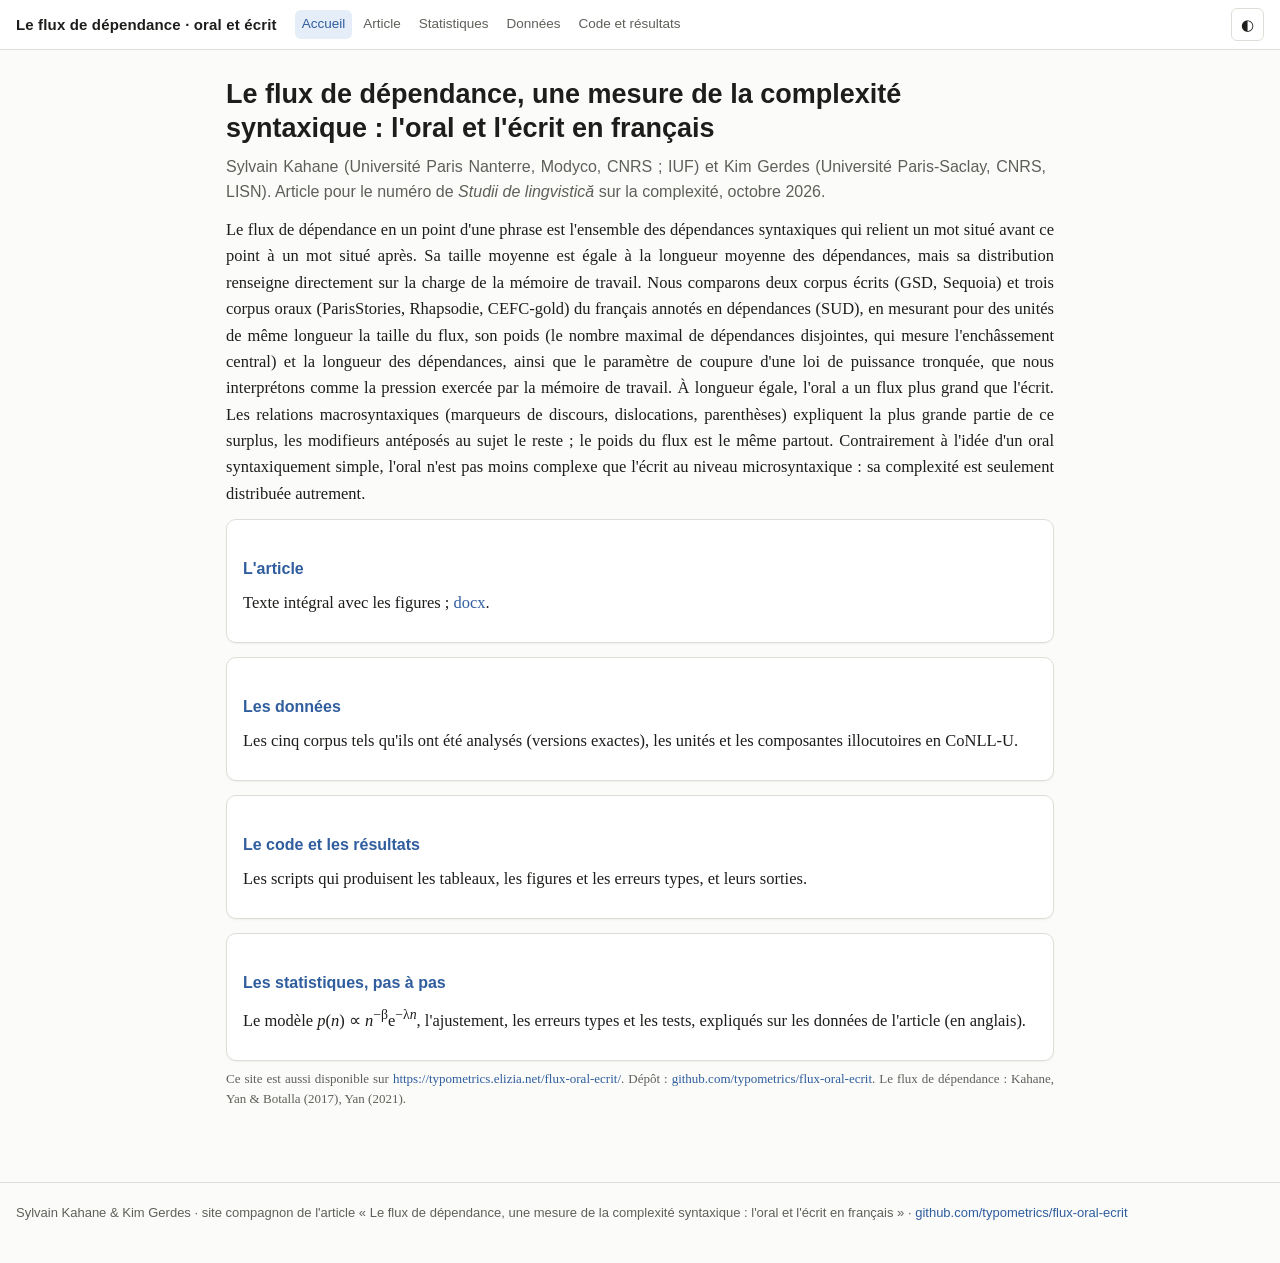
==== index.html @ f62b186f "Companion site of « Le flux de dépendance : l'oral et l'écrit en français » (article, data, code, re" ====
<!doctype html>
<html lang="fr">
<head>
<meta charset="utf-8"><meta name="viewport" content="width=device-width,initial-scale=1">
<title>Le flux de dépendance, une mesure de la complexité syntaxique : l'oral et l'écrit en français</title>
<link rel="stylesheet" href="assets/style.css">
<script src="assets/build.js"></script>
<script src="assets/common.js"></script>

<style>
  .paper p { text-align: justify; hyphens: auto; }
  .paper img { max-width: 100%; display: block; margin: 0 auto; background: #fff; border-radius: 6px; }
  .paper .authors p { text-align: right; font-family: var(--sans); }
  .paper .abstract { font-size: 15px; margin: 8px 0; }
  .paper .ex { margin: 12px 0 12px 1.5em; font-size: 15.5px; }
  .paper .refs p { padding-left: 1.5em; text-indent: -1.5em; font-size: 14.5px; margin: 4px 0; }
  .paper table { border-collapse: collapse; font-family: var(--sans); font-size: 13px; margin: 10px auto; }
  .paper table td, .paper table th { border: 1px solid var(--border); padding: 4px 8px; }
  .paper table caption { caption-side: top; font-family: var(--sans); font-size: 13px; color: var(--muted); padding: 6px; }
  .paper figcaption { text-align: center; }
  .paper section.footnotes { font-size: 14px; border-top: 1px solid var(--border); margin-top: 24px; }
  table.t { border-collapse: collapse; font-family: var(--sans); font-size: 14px; }
  table.t td, table.t th { border: 1px solid var(--border); padding: 4px 10px; text-align: left; vertical-align: top; }
</style>
</head>
<body>
<main class="narrow paper">
<h1>Le flux de dépendance, une mesure de la complexité syntaxique : l'oral et l'écrit en français</h1>
<p class="lede" style="font-family:var(--sans)">Sylvain Kahane (Université Paris Nanterre, Modyco, CNRS ; IUF) et Kim Gerdes (Université Paris-Saclay, CNRS, LISN). Article pour le numéro de <i>Studii de lingvistică</i> sur la complexité, octobre 2026.</p>
<p>Le flux de dépendance en un point d'une phrase est l'ensemble des dépendances syntaxiques qui relient un mot situé avant ce point à un mot situé après. Sa taille moyenne est égale à la longueur moyenne des dépendances, mais sa distribution renseigne directement sur la charge de la mémoire de travail. Nous comparons deux corpus écrits (GSD, Sequoia) et trois corpus oraux (ParisStories, Rhapsodie, CEFC-gold) du français annotés en dépendances (SUD), en mesurant pour des unités de même longueur la taille du flux, son poids (le nombre maximal de dépendances disjointes, qui mesure l'enchâssement central) et la longueur des dépendances, ainsi que le paramètre de coupure d'une loi de puissance tronquée, que nous interprétons comme la pression exercée par la mémoire de travail. À longueur égale, l'oral a un flux plus grand que l'écrit. Les relations macrosyntaxiques (marqueurs de discours, dislocations, parenthèses) expliquent la plus grande partie de ce surplus, les modifieurs antéposés au sujet le reste ; le poids du flux est le même partout. Contrairement à l'idée d'un oral syntaxiquement simple, l'oral n'est pas moins complexe que l'écrit au niveau microsyntaxique : sa complexité est seulement distribuée autrement.</p>
<div class="grid c2">
<div class="card"><h3><a href="article/index.html">L'article</a></h3><p>Texte intégral avec les figures ; <a href="article/article_flux_oral_ecrit.docx">docx</a>.</p></div>
<div class="card"><h3><a href="data/index.html">Les données</a></h3><p>Les cinq corpus tels qu'ils ont été analysés (versions exactes), les unités et les composantes illocutoires en CoNLL-U.</p></div>
<div class="card"><h3><a href="code/index.html">Le code et les résultats</a></h3><p>Les scripts qui produisent les tableaux, les figures et les erreurs types, et leurs sorties.</p></div>
<div class="card"><h3><a href="maths/index.html">Les statistiques, pas à pas</a></h3><p>Le modèle <i>p</i>(<i>n</i>) ∝ <i>n</i><sup>−β</sup>e<sup>−λ<i>n</i></sup>, l'ajustement, les erreurs types et les tests, expliqués sur les données de l'article (en anglais).</p></div>
</div>
<p class="small muted">Ce site est aussi disponible sur <a href="https://typometrics.elizia.net/flux-oral-ecrit/">https://typometrics.elizia.net/flux-oral-ecrit/</a>. Dépôt : <a href="https://github.com/typometrics/flux-oral-ecrit">github.com/typometrics/flux-oral-ecrit</a>. Le flux de dépendance : Kahane, Yan & Botalla (2017), Yan (2021).</p>
</main>
</body>
</html>
---- assets/style.css ----
:root {
  --bg: #fbfbfa;
  --surface: #ffffff;
  --surface-2: #f2f2ef;
  --text: #1d1d1b;
  --muted: #5f5f5a;
  --border: #deded8;
  --accent: #2f5d9e;
  --accent-soft: #e5edf8;
  --good: #2e7d4f;
  --bad: #b0412e;
  --c-len: #3266ad;
  --c-flux: #d9822b;
  --c-weight: #b8433a;
  --c-pot: #2e8a57;
  --c-lvert: #7b5ea7;
  --c-rvert: #8c6d46;
  --c-depwait: #c05a8c;
  --c-govwait: #4b9bb5;
  --shadow: 0 1px 2px rgba(0,0,0,.05);
  --mono: ui-monospace, SFMono-Regular, Menlo, Consolas, monospace;
  --sans: "Inter", -apple-system, BlinkMacSystemFont, "Segoe UI", Roboto, "Helvetica Neue", Arial, sans-serif;
  color-scheme: light;
}
@media (prefers-color-scheme: dark) {
  :root:not([data-theme="light"]) {
    --bg: #161716; --surface: #1e1f1e; --surface-2: #262826; --text: #e9e9e4; --muted: #a3a39c;
    --border: #383a37; --accent: #8fb3e8; --accent-soft: #23324a; --good: #6cc391; --bad: #ea8a77;
    --c-len: #7aa6e6; --c-flux: #f0a65a; --c-weight: #ec7d72; --c-pot: #69c792; --c-lvert: #b39ae0;
    --c-rvert: #c9a675; --c-depwait: #e58cb9; --c-govwait: #7fc6dc;
    color-scheme: dark;
  }
}
:root[data-theme="dark"] {
  --bg: #161716; --surface: #1e1f1e; --surface-2: #262826; --text: #e9e9e4; --muted: #a3a39c;
  --border: #383a37; --accent: #8fb3e8; --accent-soft: #23324a; --good: #6cc391; --bad: #ea8a77;
  --c-len: #7aa6e6; --c-flux: #f0a65a; --c-weight: #ec7d72; --c-pot: #69c792; --c-lvert: #b39ae0;
  --c-rvert: #c9a675; --c-depwait: #e58cb9; --c-govwait: #7fc6dc;
  color-scheme: dark;
}
* { box-sizing: border-box; }
html, body { margin: 0; padding: 0; }
body { background: var(--bg); color: var(--text); font-family: var(--sans); font-size: 15px; line-height: 1.55; }
a { color: var(--accent); text-decoration: none; }
a:hover { text-decoration: underline; }
header.top { position: sticky; top: 0; z-index: 20; background: var(--surface); border-bottom: 1px solid var(--border); }
header.top .inner { max-width: 1280px; margin: 0 auto; padding: 8px 16px; display: flex; align-items: center; gap: 18px; flex-wrap: wrap; }
header.top .brand { font-weight: 650; letter-spacing: .01em; color: var(--text); }
header.top nav { display: flex; gap: 4px; flex-wrap: wrap; }
header.top nav a { padding: 4px 9px; border-radius: 6px; color: var(--muted); font-size: 14px; }
header.top nav a.active, header.top nav a:hover { background: var(--accent-soft); color: var(--accent); text-decoration: none; }
header.top .spacer { flex: 1; }
button, select, input { font: inherit; color: var(--text); }
.btn, select { background: var(--surface); border: 1px solid var(--border); border-radius: 6px; padding: 4px 9px; }
.btn { cursor: pointer; }
.btn:hover { border-color: var(--accent); }
main { max-width: 1280px; margin: 0 auto; padding: 22px 16px 60px; }
main.narrow { max-width: 860px; }
h1 { font-size: 27px; line-height: 1.25; margin: 6px 0 6px; font-weight: 680; }
h2 { font-size: 20px; margin: 34px 0 10px; font-weight: 650; }
h3 { font-size: 16px; margin: 22px 0 8px; font-weight: 650; }
p { margin: 8px 0 12px; }
.lede { color: var(--muted); font-size: 16px; max-width: 820px; }
.muted { color: var(--muted); }
.small { font-size: 13px; }
code, .mono { font-family: var(--mono); font-size: 13px; }
code { background: var(--surface-2); padding: 1px 4px; border-radius: 4px; }
.card { background: var(--surface); border: 1px solid var(--border); border-radius: 10px; padding: 14px 16px; box-shadow: var(--shadow); }
.grid { display: grid; gap: 14px; }
.grid.c2 { grid-template-columns: repeat(auto-fit, minmax(420px, 1fr)); }
.grid.c3 { grid-template-columns: repeat(auto-fit, minmax(300px, 1fr)); }
.grid.c4 { grid-template-columns: repeat(auto-fit, minmax(240px, 1fr)); }
@media (max-width: 520px) { .grid.c2, .grid.c3 { grid-template-columns: 1fr; } }
.kpis { display: grid; grid-template-columns: repeat(auto-fit, minmax(190px, 1fr)); gap: 12px; margin: 16px 0; }
.kpi { background: var(--surface); border: 1px solid var(--border); border-radius: 10px; padding: 12px 14px; }
.kpi .v { font-size: 26px; font-weight: 680; font-variant-numeric: tabular-nums; }
.kpi .l { color: var(--muted); font-size: 13px; }
.finding { border-left: 3px solid var(--accent); padding: 4px 0 4px 14px; margin: 14px 0; }
.finding b { display: block; margin-bottom: 2px; }
.note { background: var(--accent-soft); border-radius: 8px; padding: 10px 14px; margin: 14px 0; font-size: 14px; }
.warn { background: color-mix(in srgb, var(--bad) 12%, transparent); border-radius: 8px; padding: 10px 14px; margin: 14px 0; font-size: 14px; }
.controls { display: flex; gap: 12px 18px; flex-wrap: wrap; align-items: center; margin: 12px 0; padding: 10px 12px; background: var(--surface); border: 1px solid var(--border); border-radius: 10px; }
.controls label { font-size: 13px; color: var(--muted); display: flex; align-items: center; gap: 6px; }
.controls input[type=range] { width: 200px; }
.seg { display: inline-flex; border: 1px solid var(--border); border-radius: 7px; overflow: hidden; }
.seg button { background: var(--surface); border: 0; padding: 4px 10px; cursor: pointer; font-size: 13px; color: var(--muted); }
.seg button + button { border-left: 1px solid var(--border); }
.seg button.on { background: var(--accent-soft); color: var(--accent); font-weight: 600; }
.tablewrap { overflow-x: auto; border: 1px solid var(--border); border-radius: 10px; background: var(--surface); }
table.data { border-collapse: collapse; width: 100%; font-size: 13px; font-variant-numeric: tabular-nums; }
table.data th, table.data td { padding: 5px 8px; border-bottom: 1px solid var(--border); text-align: right; white-space: nowrap; }
table.data th { position: sticky; top: 0; background: var(--surface-2); font-weight: 600; cursor: pointer; user-select: none; z-index: 1; }
table.data th.nosort { cursor: default; }
table.data th .sub { display: block; font-weight: 400; color: var(--muted); font-size: 11px; }
table.data td.l, table.data th.l { text-align: left; }
table.data tr:hover td { background: var(--surface-2); }
table.data th.sorted-asc::after { content: " ▲"; font-size: 10px; }
table.data th.sorted-desc::after { content: " ▼"; font-size: 10px; }
td.thumb { padding: 2px 6px; }
.chip { display: inline-block; padding: 0 7px; border-radius: 9px; font-size: 11.5px; background: var(--surface-2); color: var(--muted); }
.chip.spoken { background: color-mix(in srgb, var(--c-pot) 18%, transparent); color: var(--text); }
.chip.hist { background: color-mix(in srgb, var(--c-lvert) 20%, transparent); color: var(--text); }
.legend { display: flex; gap: 14px; flex-wrap: wrap; font-size: 13px; color: var(--muted); }
.legend span::before { content: ""; display: inline-block; width: 10px; height: 10px; border-radius: 2px; margin-right: 5px; vertical-align: -1px; background: var(--c); }
.plot { width: 100%; min-height: 360px; }
.plot.tall { min-height: 480px; }
.plot.short { min-height: 280px; }
.tree { overflow-x: auto; background: var(--surface); border: 1px solid var(--border); border-radius: 10px; padding: 8px; margin: 8px 0; }
.tree svg { display: block; }
.tree .cap { font-size: 13px; color: var(--muted); margin: 2px 4px 6px; }
.paper { font-family: Georgia, "Times New Roman", serif; font-size: 16.5px; line-height: 1.6; }
.paper h1, .paper h2, .paper h3 { font-family: var(--sans); }
.paper figure { margin: 18px 0; }
.paper figcaption { font-family: var(--sans); font-size: 13.5px; color: var(--muted); margin-top: 6px; }
.paper .abstract { background: var(--surface); border: 1px solid var(--border); border-radius: 10px; padding: 12px 18px; }
.paper table.data { font-family: var(--sans); }
.toc { font-size: 14px; }
.toc a { display: block; padding: 2px 0; }
footer { max-width: 1280px; margin: 0 auto; padding: 20px 16px 40px; color: var(--muted); font-size: 13px; border-top: 1px solid var(--border); }
.hidden { display: none !important; }
@media (max-width: 700px) { h1 { font-size: 22px; } header.top nav a { padding: 3px 6px; } }
.grid > * { min-width: 0; }
.plot { overflow: hidden; }
header.top nav a { padding: 4px 7px; font-size: 13.5px; }

.modal-backdrop { position: fixed; inset: 0; background: rgba(0,0,0,.45); z-index: 100; display: flex; align-items: flex-start; justify-content: center; padding: 4vh 16px; overflow-y: auto; }
.modal { background: var(--surface); color: var(--text); border-radius: 12px; width: min(1100px, 100%); padding: 10px 16px 14px; box-shadow: 0 10px 40px rgba(0,0,0,.3); }
.modal-head { display: flex; align-items: center; gap: 10px; }
.modal-head h3 { margin: 6px 0; }
.modal-head .spacer { flex: 1; }
.enlarge { position: absolute; top: 10px; right: 10px; padding: 1px 7px; font-size: 14px; line-height: 1.4; opacity: .65; z-index: 5; }
.enlarge:hover { opacity: 1; }
.thumbbtn { background: none; border: 0; padding: 0; cursor: zoom-in; display: block; }
.thumbbtn:hover svg rect { stroke: var(--accent); }
.thumblegend { display: flex; gap: 14px; align-items: center; flex-wrap: wrap; background: var(--surface); border: 1px solid var(--border); border-radius: 10px; padding: 10px 14px; margin: 10px 0; font-size: 13px; }
.thumblegend .ex { flex: 0 0 auto; }
.thumblegend .txt { flex: 1 1 380px; color: var(--muted); }
.paper figure img { cursor: zoom-in; }

:root { --c-pot2: #1f6f5c; --c-potR: #8fbf6a; --c-pot2R: #5f8f3a; }
.subnav { max-width: 1280px; margin: 0 auto; padding: 2px 16px 8px; display: flex; gap: 4px; flex-wrap: wrap; align-items: center; }
.subnav a { padding: 2px 8px; border-radius: 6px; color: var(--muted); font-size: 13px; }
.subnav a.active, .subnav a:hover { background: var(--accent-soft); color: var(--accent); text-decoration: none; }
.subnav .muted { margin-right: 6px; }
table.matrix td, table.matrix th { text-align: center; }
table.matrix th .sub { display: block; font-size: 10px; color: var(--muted); }
.dots { overflow-x: auto; background: var(--surface); border: 1px solid var(--border); border-radius: 10px; padding: 8px; }
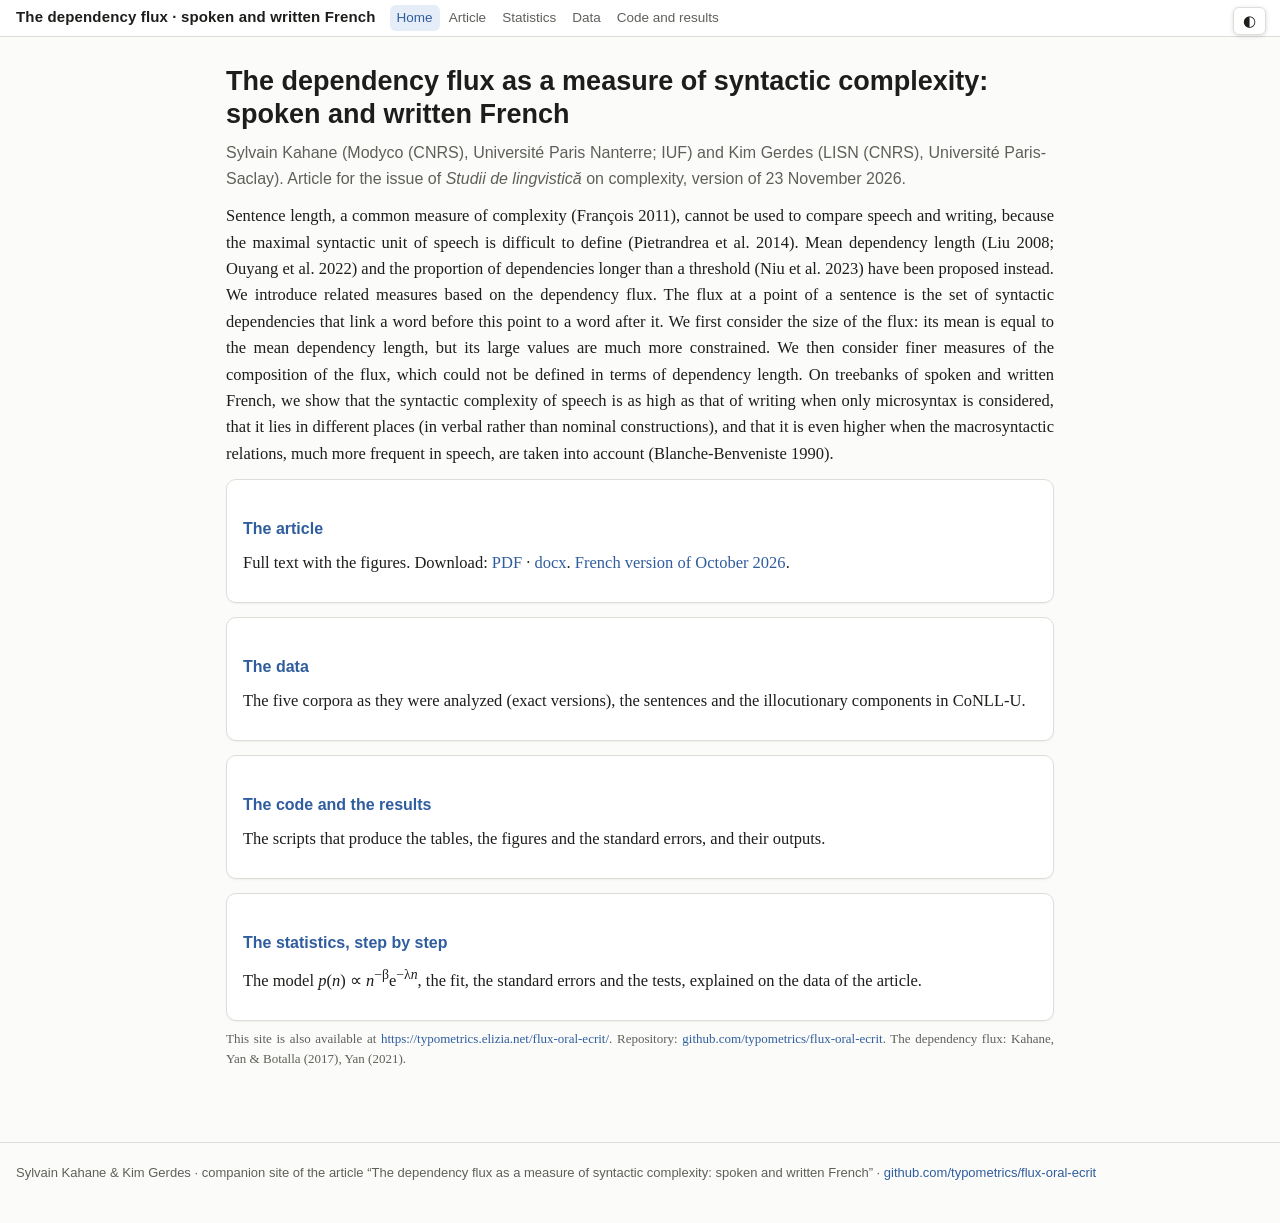
==== commit 26e6af90: "English version of the article (23 November 2026): PDF, docx and source to download; French version " ====
--- a/index.html
+++ b/index.html
@@ -1,8 +1,8 @@
 <!doctype html>
-<html lang="fr">
+<html lang="en">
 <head>
 <meta charset="utf-8"><meta name="viewport" content="width=device-width,initial-scale=1">
-<title>Le flux de dépendance, une mesure de la complexité syntaxique : l'oral et l'écrit en français</title>
+<title>The dependency flux as a measure of syntactic complexity: spoken and written French</title>
 <link rel="stylesheet" href="assets/style.css">
 <script src="assets/build.js"></script>
 <script src="assets/common.js"></script>
@@ -25,16 +25,16 @@
 </head>
 <body>
 <main class="narrow paper">
-<h1>Le flux de dépendance, une mesure de la complexité syntaxique : l'oral et l'écrit en français</h1>
-<p class="lede" style="font-family:var(--sans)">Sylvain Kahane (Université Paris Nanterre, Modyco, CNRS ; IUF) et Kim Gerdes (Université Paris-Saclay, CNRS, LISN). Article pour le numéro de <i>Studii de lingvistică</i> sur la complexité, octobre 2026.</p>
-<p>Le flux de dépendance en un point d'une phrase est l'ensemble des dépendances syntaxiques qui relient un mot situé avant ce point à un mot situé après. Sa taille moyenne est égale à la longueur moyenne des dépendances, mais sa distribution renseigne directement sur la charge de la mémoire de travail. Nous comparons deux corpus écrits (GSD, Sequoia) et trois corpus oraux (ParisStories, Rhapsodie, CEFC-gold) du français annotés en dépendances (SUD), en mesurant pour des unités de même longueur la taille du flux, son poids (le nombre maximal de dépendances disjointes, qui mesure l'enchâssement central) et la longueur des dépendances, ainsi que le paramètre de coupure d'une loi de puissance tronquée, que nous interprétons comme la pression exercée par la mémoire de travail. À longueur égale, l'oral a un flux plus grand que l'écrit. Les relations macrosyntaxiques (marqueurs de discours, dislocations, parenthèses) expliquent la plus grande partie de ce surplus, les modifieurs antéposés au sujet le reste ; le poids du flux est le même partout. Contrairement à l'idée d'un oral syntaxiquement simple, l'oral n'est pas moins complexe que l'écrit au niveau microsyntaxique : sa complexité est seulement distribuée autrement.</p>
+<h1>The dependency flux as a measure of syntactic complexity: spoken and written French</h1>
+<p class="lede" style="font-family:var(--sans)">Sylvain Kahane (Modyco (CNRS), Université Paris Nanterre; IUF) and Kim Gerdes (LISN (CNRS), Université Paris-Saclay). Article for the issue of <i>Studii de lingvistică</i> on complexity, version of 23 November 2026.</p>
+<p>Sentence length, a common measure of complexity (François 2011), cannot be used to compare speech and writing, because the maximal syntactic unit of speech is difficult to define (Pietrandrea et al. 2014). Mean dependency length (Liu 2008; Ouyang et al. 2022) and the proportion of dependencies longer than a threshold (Niu et al. 2023) have been proposed instead. We introduce related measures based on the dependency flux. The flux at a point of a sentence is the set of syntactic dependencies that link a word before this point to a word after it. We first consider the size of the flux: its mean is equal to the mean dependency length, but its large values are much more constrained. We then consider finer measures of the composition of the flux, which could not be defined in terms of dependency length. On treebanks of spoken and written French, we show that the syntactic complexity of speech is as high as that of writing when only microsyntax is considered, that it lies in different places (in verbal rather than nominal constructions), and that it is even higher when the macrosyntactic relations, much more frequent in speech, are taken into account (Blanche-Benveniste 1990).</p>
 <div class="grid c2">
-<div class="card"><h3><a href="article/index.html">L'article</a></h3><p>Texte intégral avec les figures ; <a href="article/article_flux_oral_ecrit.docx">docx</a>.</p></div>
-<div class="card"><h3><a href="data/index.html">Les données</a></h3><p>Les cinq corpus tels qu'ils ont été analysés (versions exactes), les unités et les composantes illocutoires en CoNLL-U.</p></div>
-<div class="card"><h3><a href="code/index.html">Le code et les résultats</a></h3><p>Les scripts qui produisent les tableaux, les figures et les erreurs types, et leurs sorties.</p></div>
-<div class="card"><h3><a href="maths/index.html">Les statistiques, pas à pas</a></h3><p>Le modèle <i>p</i>(<i>n</i>) ∝ <i>n</i><sup>−β</sup>e<sup>−λ<i>n</i></sup>, l'ajustement, les erreurs types et les tests, expliqués sur les données de l'article (en anglais).</p></div>
+<div class="card"><h3><a href="article/index.html">The article</a></h3><p>Full text with the figures. Download: <a href="article/article_flux_spoken_written.pdf">PDF</a> · <a href="article/article_flux_spoken_written.docx">docx</a>. <a href="article/fr.html">French version of October 2026</a>.</p></div>
+<div class="card"><h3><a href="data/index.html">The data</a></h3><p>The five corpora as they were analyzed (exact versions), the sentences and the illocutionary components in CoNLL-U.</p></div>
+<div class="card"><h3><a href="code/index.html">The code and the results</a></h3><p>The scripts that produce the tables, the figures and the standard errors, and their outputs.</p></div>
+<div class="card"><h3><a href="maths/index.html">The statistics, step by step</a></h3><p>The model <i>p</i>(<i>n</i>) ∝ <i>n</i><sup>−β</sup>e<sup>−λ<i>n</i></sup>, the fit, the standard errors and the tests, explained on the data of the article.</p></div>
 </div>
-<p class="small muted">Ce site est aussi disponible sur <a href="https://typometrics.elizia.net/flux-oral-ecrit/">https://typometrics.elizia.net/flux-oral-ecrit/</a>. Dépôt : <a href="https://github.com/typometrics/flux-oral-ecrit">github.com/typometrics/flux-oral-ecrit</a>. Le flux de dépendance : Kahane, Yan & Botalla (2017), Yan (2021).</p>
+<p class="small muted">This site is also available at <a href="https://typometrics.elizia.net/flux-oral-ecrit/">https://typometrics.elizia.net/flux-oral-ecrit/</a>. Repository: <a href="https://github.com/typometrics/flux-oral-ecrit">github.com/typometrics/flux-oral-ecrit</a>. The dependency flux: Kahane, Yan & Botalla (2017), Yan (2021).</p>
 </main>
 </body>
 </html>
--- a/assets/style.css
+++ b/assets/style.css
@@ -145,3 +145,40 @@
 table.matrix td, table.matrix th { text-align: center; }
 table.matrix th .sub { display: block; font-size: 10px; color: var(--muted); }
 .dots { overflow-x: auto; background: var(--surface); border: 1px solid var(--border); border-radius: 10px; padding: 8px; }
+
+/* header, 19 October: compact header, theme button floating in the top right corner, anchors land below the sticky header
+   (--header-h is set by common.js from the real header height) */
+html { scroll-padding-top: calc(var(--header-h, 52px) + 10px); }
+header.top .inner { max-width: 1600px; padding: 5px 64px 5px 16px; gap: 14px; flex-wrap: nowrap; align-items: baseline; }
+header.top .brand { white-space: nowrap; flex: none; }
+header.top nav { gap: 2px; flex: 1 1 auto; min-width: 0; }
+header.top nav a { padding: 3px 7px; font-size: 13.5px; line-height: 1.45; }
+header.top .spacer { display: none; }
+#themeBtn { position: fixed; top: 7px; right: 14px; z-index: 40; padding: 2px 9px; line-height: 1.45; box-shadow: 0 1px 4px rgba(0,0,0,.15); }
+@media (max-width: 900px) {
+  header.top .inner { flex-wrap: nowrap; padding-right: 56px; }
+  header.top .brand { white-space: nowrap; }
+  header.top nav, .subnav { flex-wrap: nowrap; overflow-x: auto; scrollbar-width: none; }
+  header.top nav::-webkit-scrollbar, .subnav::-webkit-scrollbar { display: none; }
+  header.top nav a, .subnav a, .subnav span { white-space: nowrap; }
+}
+/* text pages: wide tables scroll inside the column instead of widening the page on phones */
+main.narrow table { display: block; max-width: 100%; overflow-x: auto; }
+main.narrow pre { overflow-x: auto; }
+main img { max-width: 100%; height: auto; }
+
+/* navigation groups (21 October): Analyses, Papers, Reviews */
+header.top nav .dd { position: relative; display: inline-block; }
+header.top nav .ddb { background: none; border: 0; padding: 3px 7px; font: inherit; font-size: 13.5px; line-height: 1.45; color: var(--muted); cursor: pointer; border-radius: 6px; white-space: nowrap; }
+header.top nav .dd.active > .ddb, header.top nav .ddb:hover, header.top nav .dd.open > .ddb { background: var(--accent-soft); color: var(--accent); }
+header.top nav .menu { display: none; position: absolute; top: 100%; left: 0; min-width: 240px; background: var(--surface); border: 1px solid var(--border);
+  border-radius: 8px; box-shadow: 0 6px 20px rgba(0,0,0,.15); padding: 4px; z-index: 50; }
+header.top nav .menu a { display: block; padding: 5px 10px; white-space: nowrap; }
+header.top nav .menu a.sub { padding-left: 22px; font-size: 12.5px; }
+@media (hover: hover) { header.top nav .dd:hover .menu { display: block; } }
+header.top nav .dd.open .menu { display: block; }
+@media (max-width: 900px) {
+  header.top nav .dd.open .menu { position: fixed; top: var(--header-h, 44px); left: 0; right: 0; border-radius: 0; display: flex; flex-wrap: wrap; gap: 2px; }
+  header.top nav .menu a { white-space: normal; }
+}
+main.narrow li, main.narrow small { overflow-wrap: anywhere; }
